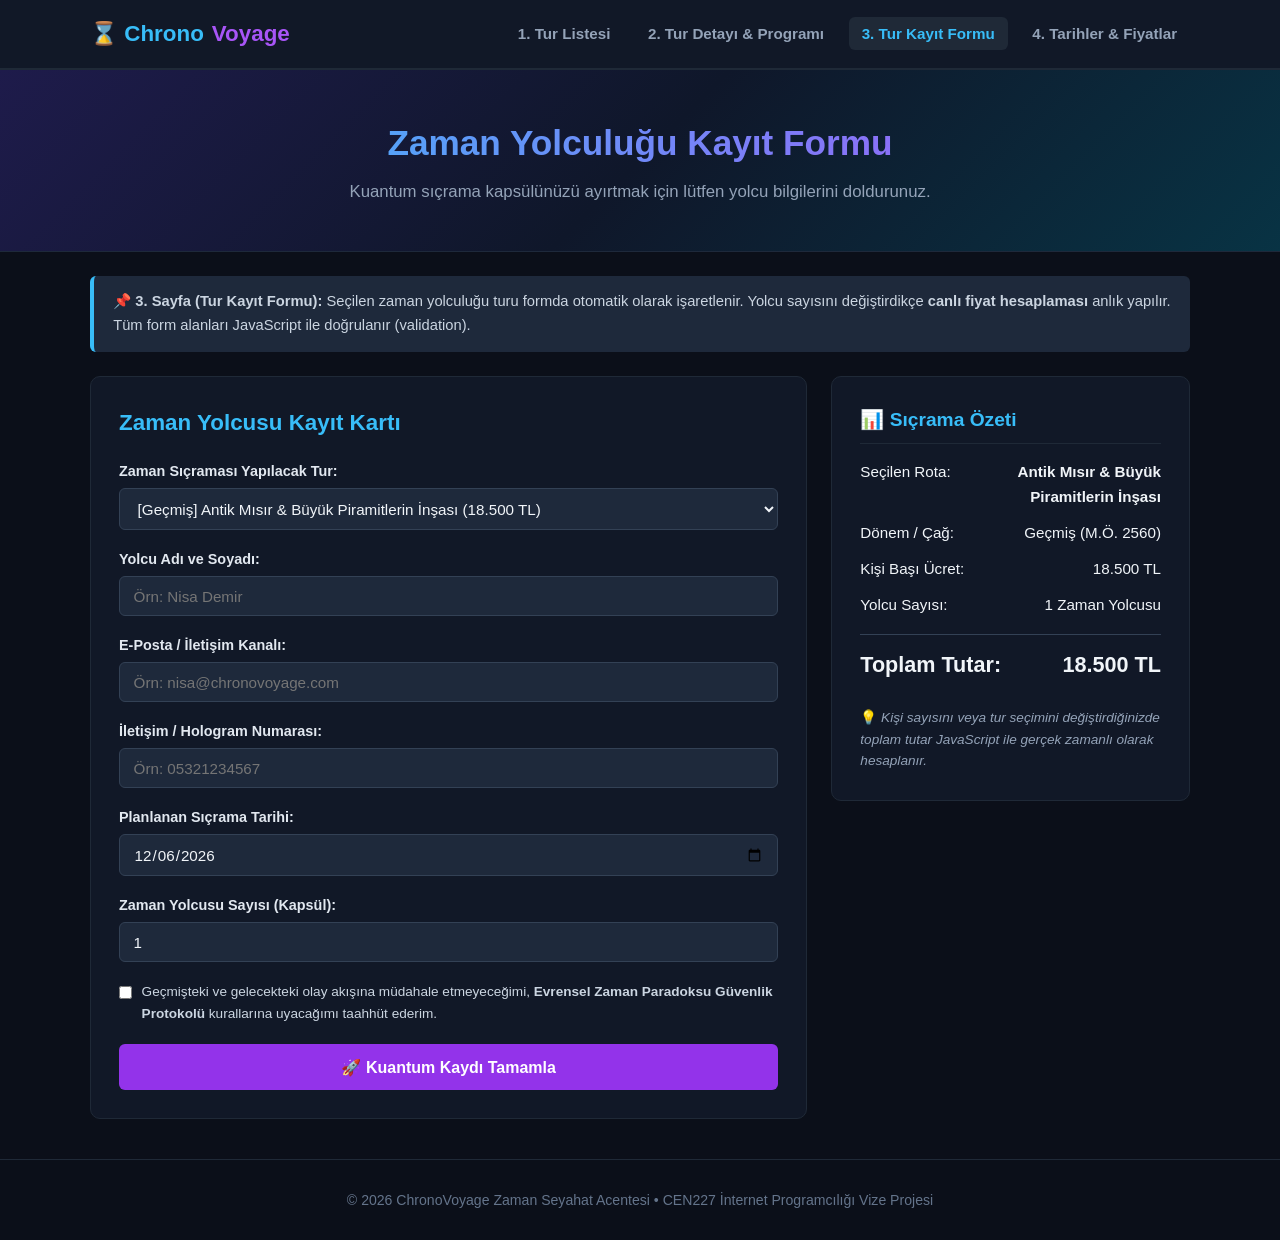
==== booking.html @ a63a8cf1 "Add files via upload" ====
<!DOCTYPE html>
<html lang="tr">
<head>
  <meta charset="UTF-8">
  <meta name="viewport" content="width=device-width, initial-scale=1.0">
  <title>Tur Kayıt Formu - ChronoVoyage</title>
  <link rel="stylesheet" href="css/style.css">
</head>
<body>

  <!-- ==================== ÜST MENÜ ==================== -->
  <header class="site-header">
    <div class="container nav-container">
      <a href="index.html" class="brand-logo">
        ⌛ Chrono<span>Voyage</span>
      </a>
      <nav class="main-nav">
        <ul>
          <li><a href="index.html" class="nav-link">1. Tur Listesi</a></li>
          <li><a href="detail.html" class="nav-link">2. Tur Detayı & Programı</a></li>
          <li><a href="booking.html" class="nav-link active">3. Tur Kayıt Formu</a></li>
          <li><a href="tours-table.html" class="nav-link">4. Tarihler & Fiyatlar</a></li>
        </ul>
      </nav>
    </div>
  </header>

  <!-- ==================== BANNER ==================== -->
  <section class="hero-banner">
    <div class="container">
      <h1>Zaman Yolculuğu Kayıt Formu</h1>
      <p>Kuantum sıçrama kapsülünüzü ayırtmak için lütfen yolcu bilgilerini doldurunuz.</p>
    </div>
  </section>

  <!-- ==================== ANA İÇERİK ==================== -->
  <main class="container">

    <div class="info-box">
      <strong>📌 3. Sayfa (Tur Kayıt Formu):</strong> Seçilen zaman yolculuğu turu formda otomatik olarak işaretlenir. 
      Yolcu sayısını değiştirdikçe <strong>canlı fiyat hesaplaması</strong> anlık yapılır. Tüm form alanları JavaScript ile doğrulanır (validation).
    </div>

    <!-- Form Yerleşimi (Sol: Form, Sağ: Canlı Fiyat) -->
    <div class="form-container">
      
      <!-- Sol: Kayıt Formu -->
      <div class="form-box">
        <h2 style="margin-bottom:1.2rem; color:#38bdf8; font-size:1.4rem;">Zaman Yolcusu Kayıt Kartı</h2>
        
        <form id="chronoBookingForm" novalidate>
          
          <!-- Tur Seçimi -->
          <div class="form-group">
            <label for="tourSelect">Zaman Sıçraması Yapılacak Tur:</label>
            <select id="tourSelect" class="form-control" required></select>
          </div>

          <!-- Ad Soyad -->
          <div class="form-group">
            <label for="travelerName">Yolcu Adı ve Soyadı:</label>
            <input type="text" id="travelerName" class="form-control" placeholder="Örn: Nisa Demir" required>
            <div id="travelerName-error" class="error-msg"></div>
          </div>

          <!-- E-Posta -->
          <div class="form-group">
            <label for="travelerEmail">E-Posta / İletişim Kanalı:</label>
            <input type="email" id="travelerEmail" class="form-control" placeholder="Örn: nisa@chronovoyage.com" required>
            <div id="travelerEmail-error" class="error-msg"></div>
          </div>

          <!-- Telefon / İletişim Kodu -->
          <div class="form-group">
            <label for="travelerPhone">İletişim / Hologram Numarası:</label>
            <input type="tel" id="travelerPhone" class="form-control" placeholder="Örn: 05321234567" required>
            <div id="travelerPhone-error" class="error-msg"></div>
          </div>

          <!-- Sıçrama Tarihi -->
          <div class="form-group">
            <label for="jumpDate">Planlanan Sıçrama Tarihi:</label>
            <input type="date" id="jumpDate" class="form-control" required>
            <div id="jumpDate-error" class="error-msg"></div>
          </div>

          <!-- Yolcu Sayısı -->
          <div class="form-group">
            <label for="passengersCount">Zaman Yolcusu Sayısı (Kapsül):</label>
            <input type="number" id="passengersCount" class="form-control" min="1" max="10" value="1" required>
          </div>

          <!-- Güvenlik Protokolü Onayı -->
          <div style="margin: 1.2rem 0; display:flex; gap:0.6rem; align-items:flex-start;">
            <input type="checkbox" id="protocolCheck" style="margin-top:0.3rem;" required>
            <label for="protocolCheck" style="font-size:0.85rem; color:#cbd5e1; cursor:pointer;">
              Geçmişteki ve gelecekteki olay akışına müdahale etmeyeceğimi, <strong>Evrensel Zaman Paradoksu Güvenlik Protokolü</strong> kurallarına uyacağımı taahhüt ederim.
            </label>
          </div>

          <!-- Kayıt Tamamlama Butonu -->
          <button type="submit" class="btn btn-accent btn-block" style="padding:0.85rem; font-size:1rem;">
            🚀 Kuantum Kaydı Tamamla
          </button>
        </form>
      </div>

      <!-- Sağ: Canlı Fiyat Özeti -->
      <div class="summary-box">
        <h3 style="color:#38bdf8; margin-bottom:1rem; border-bottom:1px solid #1f2937; padding-bottom:0.5rem; font-size:1.2rem;">
          📊 Sıçrama Özeti
        </h3>

        <div class="summary-row">
          <span>Seçilen Rota:</span>
          <strong id="summaryTour" style="text-align:right; max-width:60%;">-</strong>
        </div>

        <div class="summary-row">
          <span>Dönem / Çağ:</span>
          <span id="summaryEra">-</span>
        </div>

        <div class="summary-row">
          <span>Kişi Başı Ücret:</span>
          <span id="summaryPrice">0 TL</span>
        </div>

        <div class="summary-row">
          <span>Yolcu Sayısı:</span>
          <span id="summaryCount">1 Kişi</span>
        </div>

        <div class="summary-row summary-total">
          <span>Toplam Tutar:</span>
          <span id="summaryTotal">0 TL</span>
        </div>

        <p style="margin-top:1.5rem; font-size:0.85rem; color:#94a3b8; line-height:1.6;">
          💡 <em>Kişi sayısını veya tur seçimini değiştirdiğinizde toplam tutar JavaScript ile gerçek zamanlı olarak hesaplanır.</em>
        </p>
      </div>

    </div>

  </main>

  <!-- ==================== ALT BİLGİ ==================== -->
  <footer class="site-footer">
    <div class="container">
      <p>© 2026 ChronoVoyage Zaman Seyahat Acentesi • CEN227 İnternet Programcılığı Vize Projesi</p>
    </div>
  </footer>

  <script src="js/data.js"></script>
  <script src="js/main.js"></script>
  <script src="js/booking.js"></script>
</body>
</html>
---- css/style.css ----
/* ==========================================================
   CEN227 İnternet Programcılığı - Zaman Yolculuğu Acentesi
   "ChronoVoyage" - Sade, Modern ve Temiz Stil Dosyası
   ========================================================== */

* {
  box-sizing: border-box;
  margin: 0;
  padding: 0;
}

body {
  font-family: -apple-system, BlinkMacSystemFont, "Segoe UI", Roboto, Arial, sans-serif;
  background-color: #0b0f19;
  color: #e2e8f0;
  line-height: 1.6;
  min-height: 100vh;
  display: flex;
  flex-direction: column;
}

a {
  text-decoration: none;
  color: #38bdf8;
  transition: color 0.2s;
}

a:hover {
  color: #0284c7;
}

img {
  max-width: 100%;
  display: block;
}

.container {
  width: 90%;
  max-width: 1100px;
  margin: 0 auto;
}

/* ------------------- HEADER ------------------- */
.site-header {
  background-color: #111827;
  border-bottom: 2px solid #1f2937;
  position: sticky;
  top: 0;
  z-index: 100;
}

.nav-container {
  display: flex;
  justify-content: space-between;
  align-items: center;
  padding: 1rem 0;
}

.brand-logo {
  font-size: 1.4rem;
  font-weight: 800;
  color: #38bdf8;
  display: flex;
  align-items: center;
  gap: 0.5rem;
}

.brand-logo span {
  color: #a855f7;
}

.main-nav ul {
  display: flex;
  list-style: none;
  gap: 0.75rem;
}

.nav-link {
  color: #94a3b8;
  font-weight: 600;
  padding: 0.5rem 0.8rem;
  border-radius: 6px;
  font-size: 0.95rem;
}

.nav-link:hover,
.nav-link.active {
  background-color: #1f2937;
  color: #38bdf8;
}

/* ------------------- HERO BANNER ------------------- */
.hero-banner {
  background: linear-gradient(135deg, #1e1b4b 0%, #0f172a 50%, #083344 100%);
  color: #ffffff;
  padding: 2.8rem 1rem;
  text-align: center;
  border-bottom: 1px solid #1e293b;
  margin-bottom: 1.5rem;
}

.hero-banner h1 {
  font-size: 2.2rem;
  margin-bottom: 0.5rem;
  font-weight: 800;
  background: linear-gradient(to right, #38bdf8, #a855f7);
  -webkit-background-clip: text;
  -webkit-text-fill-color: transparent;
}

.hero-banner p {
  color: #94a3b8;
  font-size: 1.05rem;
  max-width: 700px;
  margin: 0 auto;
}

/* ------------------- BİLGİ KUTUSU ------------------- */
.info-box {
  background-color: #1e293b;
  border-left: 4px solid #38bdf8;
  padding: 0.9rem 1.2rem;
  border-radius: 6px;
  margin-bottom: 1.5rem;
  font-size: 0.92rem;
  color: #cbd5e1;
}

/* ------------------- FİLTRE & ARAMA ------------------- */
.filter-bar {
  display: flex;
  gap: 1rem;
  background: #111827;
  padding: 1rem;
  border-radius: 8px;
  border: 1px solid #1f2937;
  margin-bottom: 1.5rem;
  flex-wrap: wrap;
}

.filter-bar input,
.filter-bar select {
  padding: 0.65rem 0.9rem;
  background-color: #1e293b;
  color: #f1f5f9;
  border: 1px solid #334155;
  border-radius: 6px;
  font-size: 0.95rem;
  flex: 1;
  min-width: 200px;
}

.filter-bar input:focus,
.filter-bar select:focus {
  outline: none;
  border-color: #38bdf8;
}

/* ------------------- ÇAĞ ROZETLERİ ------------------- */
.era-badge {
  display: inline-block;
  padding: 0.25rem 0.65rem;
  border-radius: 9999px;
  font-size: 0.75rem;
  font-weight: 700;
  text-transform: uppercase;
  letter-spacing: 0.5px;
}

.era-past { background-color: #7c2d12; color: #fdba74; }       /* Geçmiş: Sıcak Kahve/Amber */
.era-present { background-color: #064e3b; color: #6ee7b7; }    /* Günümüz: Zümrüt Yeşili */
.era-future { background-color: #3b0764; color: #d8b4fe; }     /* Gelecek: Neon Mor/Kuantum */

/* ------------------- TUR KARTLARI (LİSTE) ------------------- */
.tours-grid {
  display: grid;
  grid-template-columns: repeat(auto-fill, minmax(320px, 1fr));
  gap: 1.5rem;
  margin-bottom: 2.5rem;
}

.tour-card {
  background: #111827;
  border: 1px solid #1f2937;
  border-radius: 10px;
  overflow: hidden;
  display: flex;
  flex-direction: column;
  transition: transform 0.2s, border-color 0.2s;
}

.tour-card:hover {
  transform: translateY(-4px);
  border-color: #38bdf8;
}

.tour-card img {
  height: 200px;
  width: 100%;
  object-fit: cover;
}

.tour-card-body {
  padding: 1.25rem;
  display: flex;
  flex-direction: column;
  flex: 1;
}

.tour-card-header {
  display: flex;
  justify-content: space-between;
  align-items: center;
  margin-bottom: 0.5rem;
}

.tour-card-title {
  font-size: 1.15rem;
  font-weight: 700;
  color: #ffffff;
  margin-bottom: 0.35rem;
}

.tour-card-meta {
  font-size: 0.85rem;
  color: #94a3b8;
  margin-bottom: 0.75rem;
}

.tour-card-desc {
  font-size: 0.88rem;
  color: #cbd5e1;
  flex: 1;
  margin-bottom: 1.25rem;
}

.tour-card-footer {
  display: flex;
  justify-content: space-between;
  align-items: center;
  border-top: 1px solid #1f2937;
  padding-top: 0.9rem;
}

.tour-price {
  font-size: 1.2rem;
  font-weight: 800;
  color: #38bdf8;
}

/* ------------------- BUTONLAR ------------------- */
.btn {
  display: inline-block;
  padding: 0.6rem 1.1rem;
  font-size: 0.9rem;
  font-weight: 700;
  border-radius: 6px;
  border: none;
  cursor: pointer;
  text-align: center;
  transition: opacity 0.2s;
}

.btn:hover {
  opacity: 0.9;
}

.btn-primary {
  background-color: #0284c7;
  color: #ffffff !important;
}

.btn-accent {
  background-color: #9333ea;
  color: #ffffff !important;
}

.btn-success {
  background-color: #059669;
  color: #ffffff !important;
}

.btn-block {
  display: block;
  width: 100%;
}

/* ------------------- DETAY SAYFASI ------------------- */
.detail-container {
  display: grid;
  grid-template-columns: 2fr 1fr;
  gap: 1.5rem;
  margin-bottom: 2.5rem;
}

.detail-main {
  background: #111827;
  padding: 1.75rem;
  border-radius: 10px;
  border: 1px solid #1f2937;
}

.detail-main img {
  width: 100%;
  height: 350px;
  object-fit: cover;
  border-radius: 8px;
  margin: 1.2rem 0;
}

.detail-sidebar {
  background: #111827;
  padding: 1.75rem;
  border-radius: 10px;
  border: 1px solid #1f2937;
  height: fit-content;
}

.detail-list {
  margin: 1rem 0 1rem 1.2rem;
  font-size: 0.92rem;
  color: #cbd5e1;
}

.detail-list li {
  margin-bottom: 0.5rem;
}

/* ------------------- FORM SAYFASI ------------------- */
.form-container {
  display: grid;
  grid-template-columns: 2fr 1fr;
  gap: 1.5rem;
  margin-bottom: 2.5rem;
}

.form-box {
  background: #111827;
  padding: 1.75rem;
  border-radius: 10px;
  border: 1px solid #1f2937;
}

.form-group {
  margin-bottom: 1.1rem;
}

.form-group label {
  display: block;
  font-weight: 600;
  font-size: 0.9rem;
  color: #e2e8f0;
  margin-bottom: 0.35rem;
}

.form-control {
  width: 100%;
  padding: 0.65rem 0.85rem;
  background-color: #1e293b;
  color: #f1f5f9;
  border: 1px solid #334155;
  border-radius: 6px;
  font-size: 0.95rem;
  font-family: inherit;
}

.form-control:focus {
  outline: none;
  border-color: #38bdf8;
}

.form-control.invalid {
  border-color: #ef4444;
  background-color: #2a1215;
}

.form-control.valid {
  border-color: #10b981;
}

.error-msg {
  color: #f87171;
  font-size: 0.8rem;
  margin-top: 0.3rem;
  display: none;
}

.summary-box {
  background: #111827;
  padding: 1.75rem;
  border-radius: 10px;
  border: 1px solid #1f2937;
  height: fit-content;
}

.summary-row {
  display: flex;
  justify-content: space-between;
  margin-bottom: 0.75rem;
  font-size: 0.95rem;
  color: #94a3b8;
}

.summary-row strong,
.summary-row span {
  color: #f1f5f9;
}

.summary-total {
  font-size: 1.35rem;
  font-weight: 800;
  color: #38bdf8 !important;
  border-top: 1px solid #334155;
  padding-top: 0.85rem;
  margin-top: 1rem;
}

/* ------------------- TABLO SAYFASI ------------------- */
.table-box {
  background: #111827;
  padding: 1.5rem;
  border-radius: 10px;
  border: 1px solid #1f2937;
  margin-bottom: 2.5rem;
  overflow-x: auto;
}

.simple-table {
  width: 100%;
  border-collapse: collapse;
  text-align: left;
  font-size: 0.92rem;
}

.simple-table th, 
.simple-table td {
  padding: 0.85rem 1rem;
  border-bottom: 1px solid #1f2937;
}

.simple-table th {
  background-color: #1e293b;
  color: #f8fafc;
  font-weight: 700;
}

.simple-table tr:hover {
  background-color: #1e293b;
}

/* ------------------- FOOTER ------------------- */
.site-footer {
  background-color: #0b0f19;
  border-top: 1px solid #1f2937;
  color: #64748b;
  padding: 1.8rem 0;
  text-align: center;
  font-size: 0.88rem;
  margin-top: auto;
}

/* ------------------- RESPONSIVE ------------------- */
@media (max-width: 768px) {
  .nav-container {
    flex-direction: column;
    gap: 0.8rem;
  }
  .detail-container,
  .form-container {
    grid-template-columns: 1fr;
  }
  .filter-bar {
    flex-direction: column;
  }
}
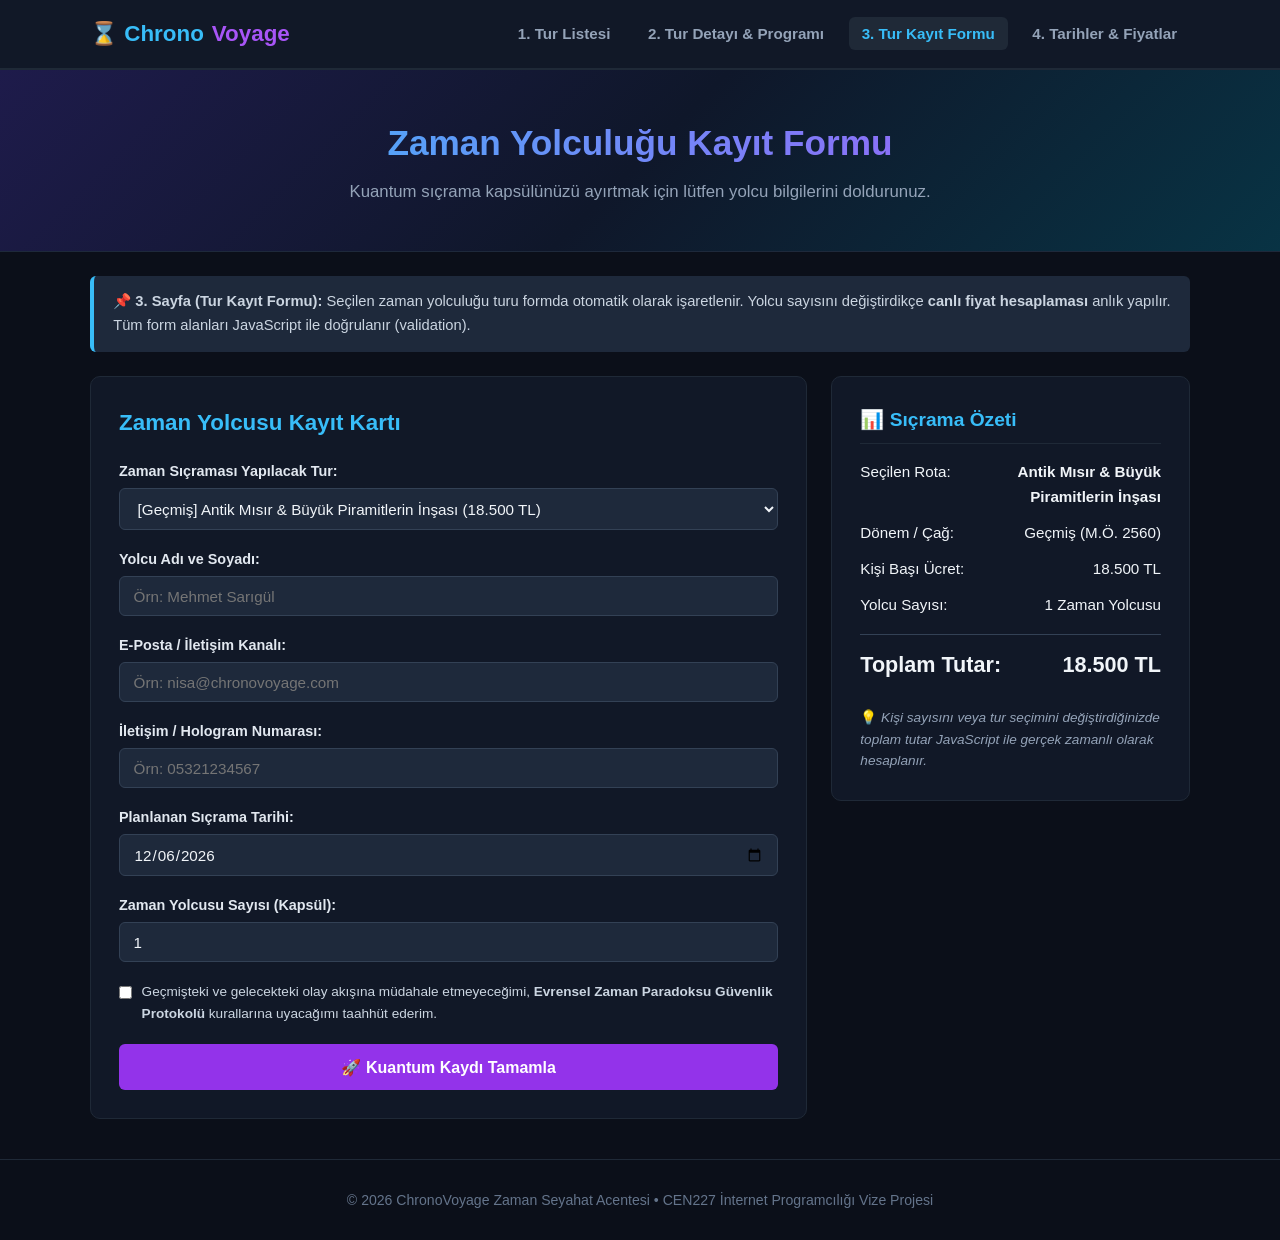
==== commit 4fe2693c: "Update placeholder text for traveler name input" ====
--- a/booking.html
+++ b/booking.html
@@ -59,7 +59,7 @@
           <!-- Ad Soyad -->
           <div class="form-group">
             <label for="travelerName">Yolcu Adı ve Soyadı:</label>
-            <input type="text" id="travelerName" class="form-control" placeholder="Örn: Nisa Demir" required>
+            <input type="text" id="travelerName" class="form-control" placeholder="Örn: Mehmet Sarıgül" required>
             <div id="travelerName-error" class="error-msg"></div>
           </div>
 
